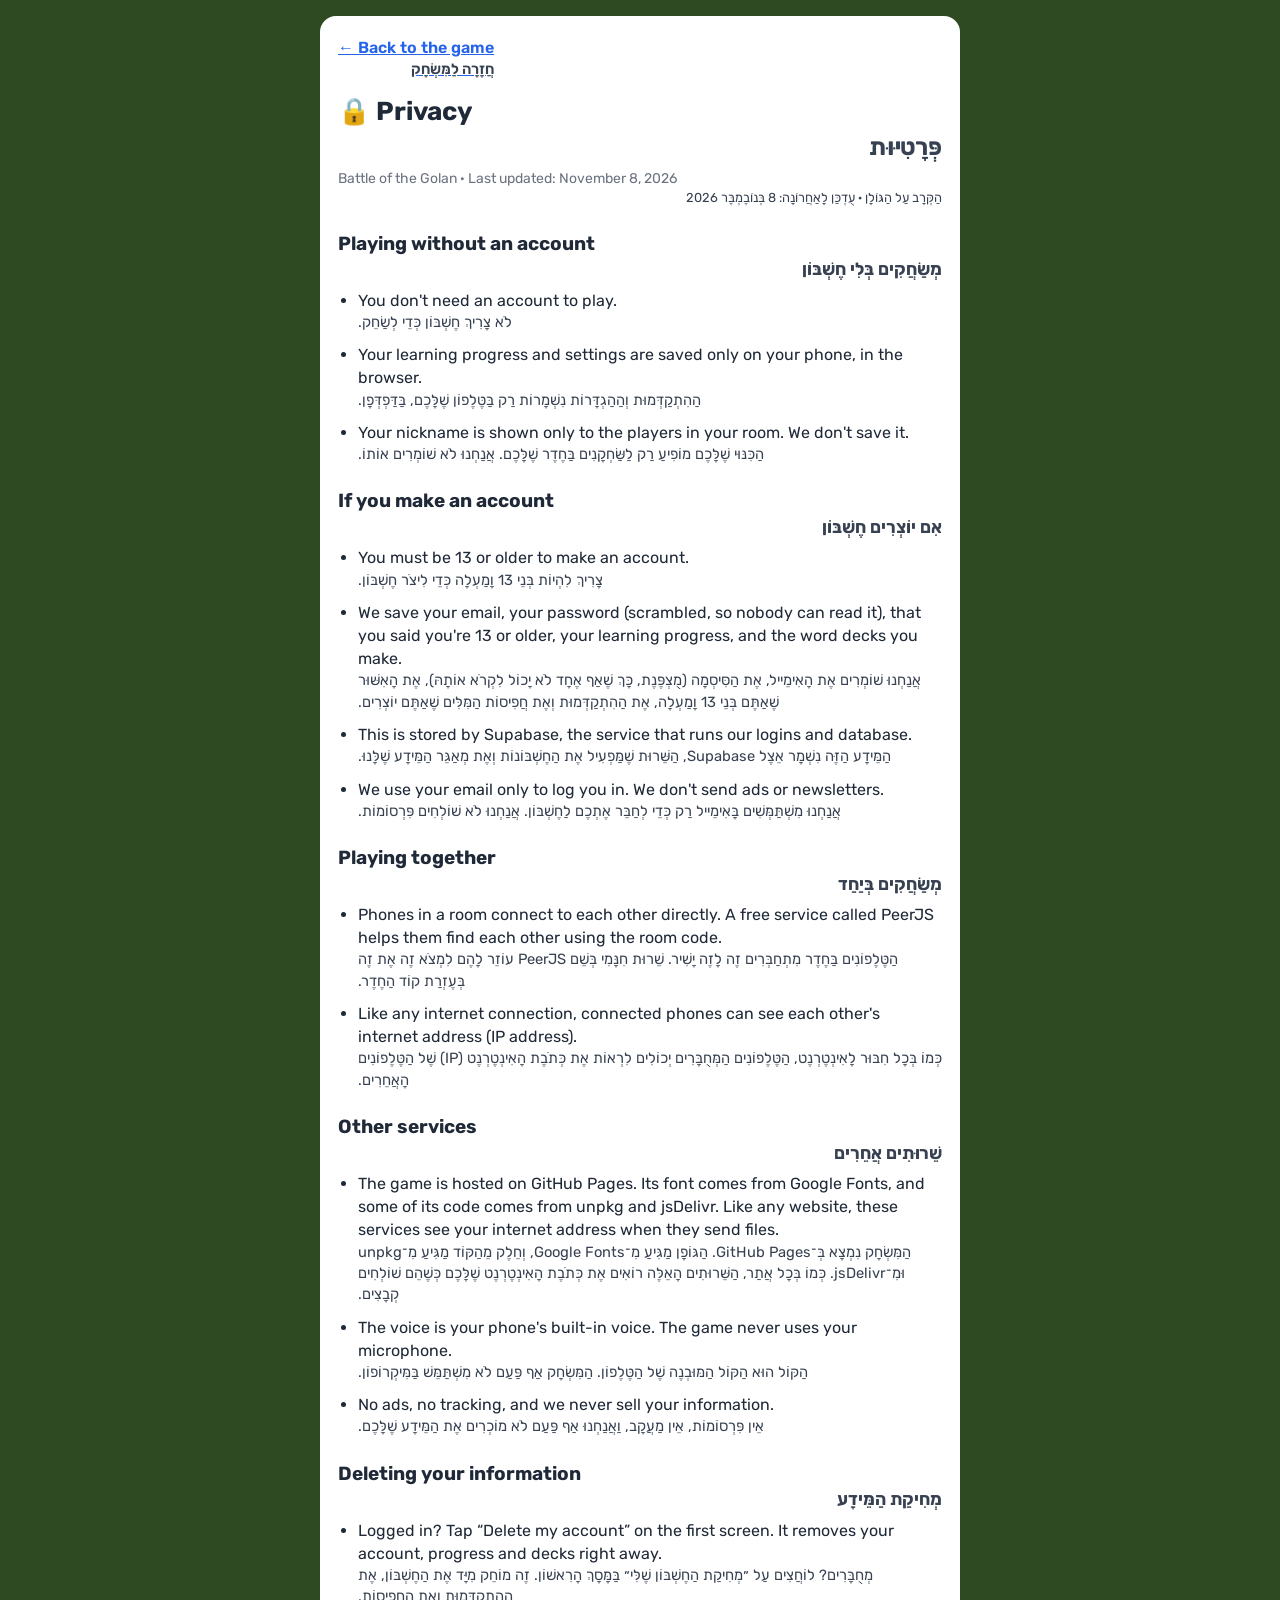
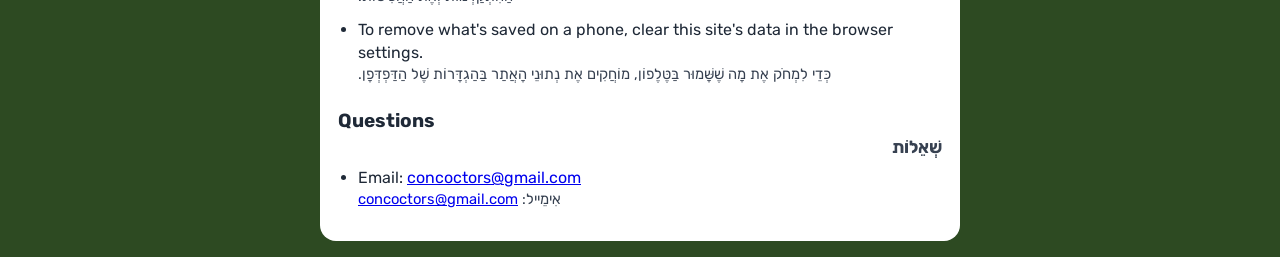
==== privacy.html @ c55153ed "Add files via upload" ====
<!DOCTYPE html>
<!--
  privacy.html — the privacy page: what the game saves, where, and how to delete it.
  It's a separate page (not a screen inside index.html), so it can scroll like a normal web page.
  Every English line has its Hebrew underneath, like the rest of the game.
  ⚠️ If the game starts saving something new, update this page (and the date at the top).
-->
<html lang="en">
<head>
  <meta charset="utf-8">
  <meta name="viewport" content="width=device-width, initial-scale=1">
  <meta name="theme-color" content="#2d4a22">
  <title>Privacy · Battle of the Golan</title>
  <link rel="icon" href="data:image/svg+xml,<svg xmlns='http://www.w3.org/2000/svg' viewBox='0 0 100 100'><text y='.9em' font-size='90'>⚔️</text></svg>">
  <link rel="preconnect" href="https://fonts.googleapis.com">
  <link rel="preconnect" href="https://fonts.gstatic.com" crossorigin>
  <link href="https://fonts.googleapis.com/css2?family=Rubik:wght@400;600;800&display=swap" rel="stylesheet">
  <!-- This page has its own small set of styles (style.css stops the game screen from scrolling, and this page needs to scroll). -->
  <style>
    * { box-sizing: border-box; }
    body {
      margin: 0;
      padding: 16px;
      background: #2d4a22;
      font-family: "Rubik", sans-serif;
      color: #1f2937;
      line-height: 1.45;
    }
    .panel {
      max-width: 640px;
      margin: 0 auto;
      padding: 20px 18px;
      border-radius: 16px;
      background: white;
    }
    h1 { margin: 0 0 4px; font-size: 26px; }
    h2 { margin: 22px 0 6px; font-size: 19px; }
    .updated { margin: 0; color: #6b7280; font-size: 14px; }
    ul { margin: 0; padding-left: 20px; }
    li { margin-bottom: 10px; }
    .en, .he { display: block; }
    .he { font-size: 0.92em; color: #374151; unicode-bidi: isolate; }
    .back { display: inline-block; margin-bottom: 12px; color: #2563eb; font-weight: 600; }
  </style>
</head>
<body>
  <div class="panel">
    <a class="back" href="index.html"><span class="en">← Back to the game</span><span class="he" lang="he" dir="rtl">חֲזָרָה לַמִּשְׂחָק</span></a>

    <h1><span class="en">🔒 Privacy</span><span class="he" lang="he" dir="rtl">פְּרָטִיּוּת</span></h1>
    <p class="updated"><span class="en">Battle of the Golan · Last updated: November 8, 2026</span><span class="he" lang="he" dir="rtl">הַקְּרָב עַל הַגּוֹלָן · עֻדְכַּן לָאַחֲרוֹנָה: 8 בְּנוֹבֶמְבֶּר 2026</span></p>

    <h2><span class="en">Playing without an account</span><span class="he" lang="he" dir="rtl">מְשַׂחֲקִים בְּלִי חֶשְׁבּוֹן</span></h2>
    <ul>
      <li><span class="en">You don't need an account to play.</span><span class="he" lang="he" dir="rtl">לֹא צָרִיךְ חֶשְׁבּוֹן כְּדֵי לְשַׂחֵק.</span></li>
      <li><span class="en">Your learning progress and settings are saved only on your phone, in the browser.</span><span class="he" lang="he" dir="rtl">הַהִתְקַדְּמוּת וְהַהַגְדָּרוֹת נִשְׁמָרוֹת רַק בַּטֶּלֶפוֹן שֶׁלָּכֶם, בַּדַּפְדְּפָן.</span></li>
      <li><span class="en">Your nickname is shown only to the players in your room. We don't save it.</span><span class="he" lang="he" dir="rtl">הַכִּנּוּי שֶׁלָּכֶם מוֹפִיעַ רַק לַשַּׂחְקָנִים בַּחֶדֶר שֶׁלָּכֶם. אֲנַחְנוּ לֹא שׁוֹמְרִים אוֹתוֹ.</span></li>
    </ul>

    <h2><span class="en">If you make an account</span><span class="he" lang="he" dir="rtl">אִם יוֹצְרִים חֶשְׁבּוֹן</span></h2>
    <ul>
      <li><span class="en">You must be 13 or older to make an account.</span><span class="he" lang="he" dir="rtl">צָרִיךְ לִהְיוֹת בְּנֵי 13 וָמַעְלָה כְּדֵי לִיצֹר חֶשְׁבּוֹן.</span></li>
      <li><span class="en">We save your email, your password (scrambled, so nobody can read it), that you said you're 13 or older, your learning progress, and the word decks you make.</span><span class="he" lang="he" dir="rtl">אֲנַחְנוּ שׁוֹמְרִים אֶת הָאִימֵייל, אֶת הַסִּיסְמָה (מֻצְפֶּנֶת, כָּךְ שֶׁאַף אֶחָד לֹא יָכוֹל לִקְרֹא אוֹתָהּ), אֶת הָאִשּׁוּר שֶׁאַתֶּם בְּנֵי 13 וָמַעְלָה, אֶת הַהִתְקַדְּמוּת וְאֶת חֲפִיסוֹת הַמִּלִּים שֶׁאַתֶּם יוֹצְרִים.</span></li>
      <li><span class="en">This is stored by Supabase, the service that runs our logins and database.</span><span class="he" lang="he" dir="rtl">הַמֵּידָע הַזֶּה נִשְׁמָר אֵצֶל Supabase, הַשֵּׁרוּת שֶׁמַּפְעִיל אֶת הַחֶשְׁבּוֹנוֹת וְאֶת מְאַגֵּר הַמֵּידָע שֶׁלָּנוּ.</span></li>
      <li><span class="en">We use your email only to log you in. We don't send ads or newsletters.</span><span class="he" lang="he" dir="rtl">אֲנַחְנוּ מִשְׁתַּמְּשִׁים בָּאִימֵייל רַק כְּדֵי לְחַבֵּר אֶתְכֶם לַחֶשְׁבּוֹן. אֲנַחְנוּ לֹא שׁוֹלְחִים פִּרְסוֹמוֹת.</span></li>
    </ul>

    <h2><span class="en">Playing together</span><span class="he" lang="he" dir="rtl">מְשַׂחֲקִים בְּיַחַד</span></h2>
    <ul>
      <li><span class="en">Phones in a room connect to each other directly. A free service called PeerJS helps them find each other using the room code.</span><span class="he" lang="he" dir="rtl">הַטֶּלֶפוֹנִים בַּחֶדֶר מִתְחַבְּרִים זֶה לָזֶה יָשִׁיר. שֵׁרוּת חִנָּמִי בְּשֵׁם PeerJS עוֹזֵר לָהֶם לִמְצֹא זֶה אֶת זֶה בְּעֶזְרַת קוֹד הַחֶדֶר.</span></li>
      <li><span class="en">Like any internet connection, connected phones can see each other's internet address (IP address).</span><span class="he" lang="he" dir="rtl">כְּמוֹ בְּכָל חִבּוּר לָאִינְטֶרְנֶט, הַטֶּלֶפוֹנִים הַמְּחֻבָּרִים יְכוֹלִים לִרְאוֹת אֶת כְּתֹבֶת הָאִינְטֶרְנֶט (IP) שֶׁל הַטֶּלֶפוֹנִים הָאֲחֵרִים.</span></li>
    </ul>

    <h2><span class="en">Other services</span><span class="he" lang="he" dir="rtl">שֵׁרוּתִים אֲחֵרִים</span></h2>
    <ul>
      <li><span class="en">The game is hosted on GitHub Pages. Its font comes from Google Fonts, and some of its code comes from unpkg and jsDelivr. Like any website, these services see your internet address when they send files.</span><span class="he" lang="he" dir="rtl">הַמִּשְׂחָק נִמְצָא בְּ־GitHub Pages. הַגּוֹפָן מַגִּיעַ מִ־Google Fonts, וְחֵלֶק מֵהַקּוֹד מַגִּיעַ מִ־unpkg וּמִ־jsDelivr. כְּמוֹ בְּכָל אֲתַר, הַשֵּׁרוּתִים הָאֵלֶּה רוֹאִים אֶת כְּתֹבֶת הָאִינְטֶרְנֶט שֶׁלָּכֶם כְּשֶׁהֵם שׁוֹלְחִים קְבָצִים.</span></li>
      <li><span class="en">The voice is your phone's built-in voice. The game never uses your microphone.</span><span class="he" lang="he" dir="rtl">הַקּוֹל הוּא הַקּוֹל הַמּוּבְנֶה שֶׁל הַטֶּלֶפוֹן. הַמִּשְׂחָק אַף פַּעַם לֹא מִשְׁתַּמֵּשׁ בַּמִּיקְרוֹפוֹן.</span></li>
      <li><span class="en">No ads, no tracking, and we never sell your information.</span><span class="he" lang="he" dir="rtl">אֵין פִּרְסוֹמוֹת, אֵין מַעֲקָב, וַאֲנַחְנוּ אַף פַּעַם לֹא מוֹכְרִים אֶת הַמֵּידָע שֶׁלָּכֶם.</span></li>
    </ul>

    <h2><span class="en">Deleting your information</span><span class="he" lang="he" dir="rtl">מְחִיקַת הַמֵּידָע</span></h2>
    <ul>
      <li><span class="en">Logged in? Tap “Delete my account” on the first screen. It removes your account, progress and decks right away.</span><span class="he" lang="he" dir="rtl">מְחֻבָּרִים? לוֹחֲצִים עַל ״מְחִיקַת הַחֶשְׁבּוֹן שֶׁלִּי״ בַּמָּסָךְ הָרִאשׁוֹן. זֶה מוֹחֵק מִיָּד אֶת הַחֶשְׁבּוֹן, אֶת הַהִתְקַדְּמוּת וְאֶת הַחֲפִיסוֹת.</span></li>
      <li><span class="en">To remove what's saved on a phone, clear this site's data in the browser settings.</span><span class="he" lang="he" dir="rtl">כְּדֵי לִמְחֹק אֶת מָה שֶׁשָּׁמוּר בַּטֶּלֶפוֹן, מוֹחֲקִים אֶת נְתוּנֵי הָאֲתַר בַּהַגְדָּרוֹת שֶׁל הַדַּפְדְּפָן.</span></li>
    </ul>

    <h2><span class="en">Questions</span><span class="he" lang="he" dir="rtl">שְׁאֵלוֹת</span></h2>
    <ul>
      <li><span class="en">Email: <a href="mailto:concoctors@gmail.com">concoctors@gmail.com</a></span><span class="he" lang="he" dir="rtl">אִימֵייל: <a href="mailto:concoctors@gmail.com">concoctors@gmail.com</a></span></li>
    </ul>
  </div>
</body>
</html>
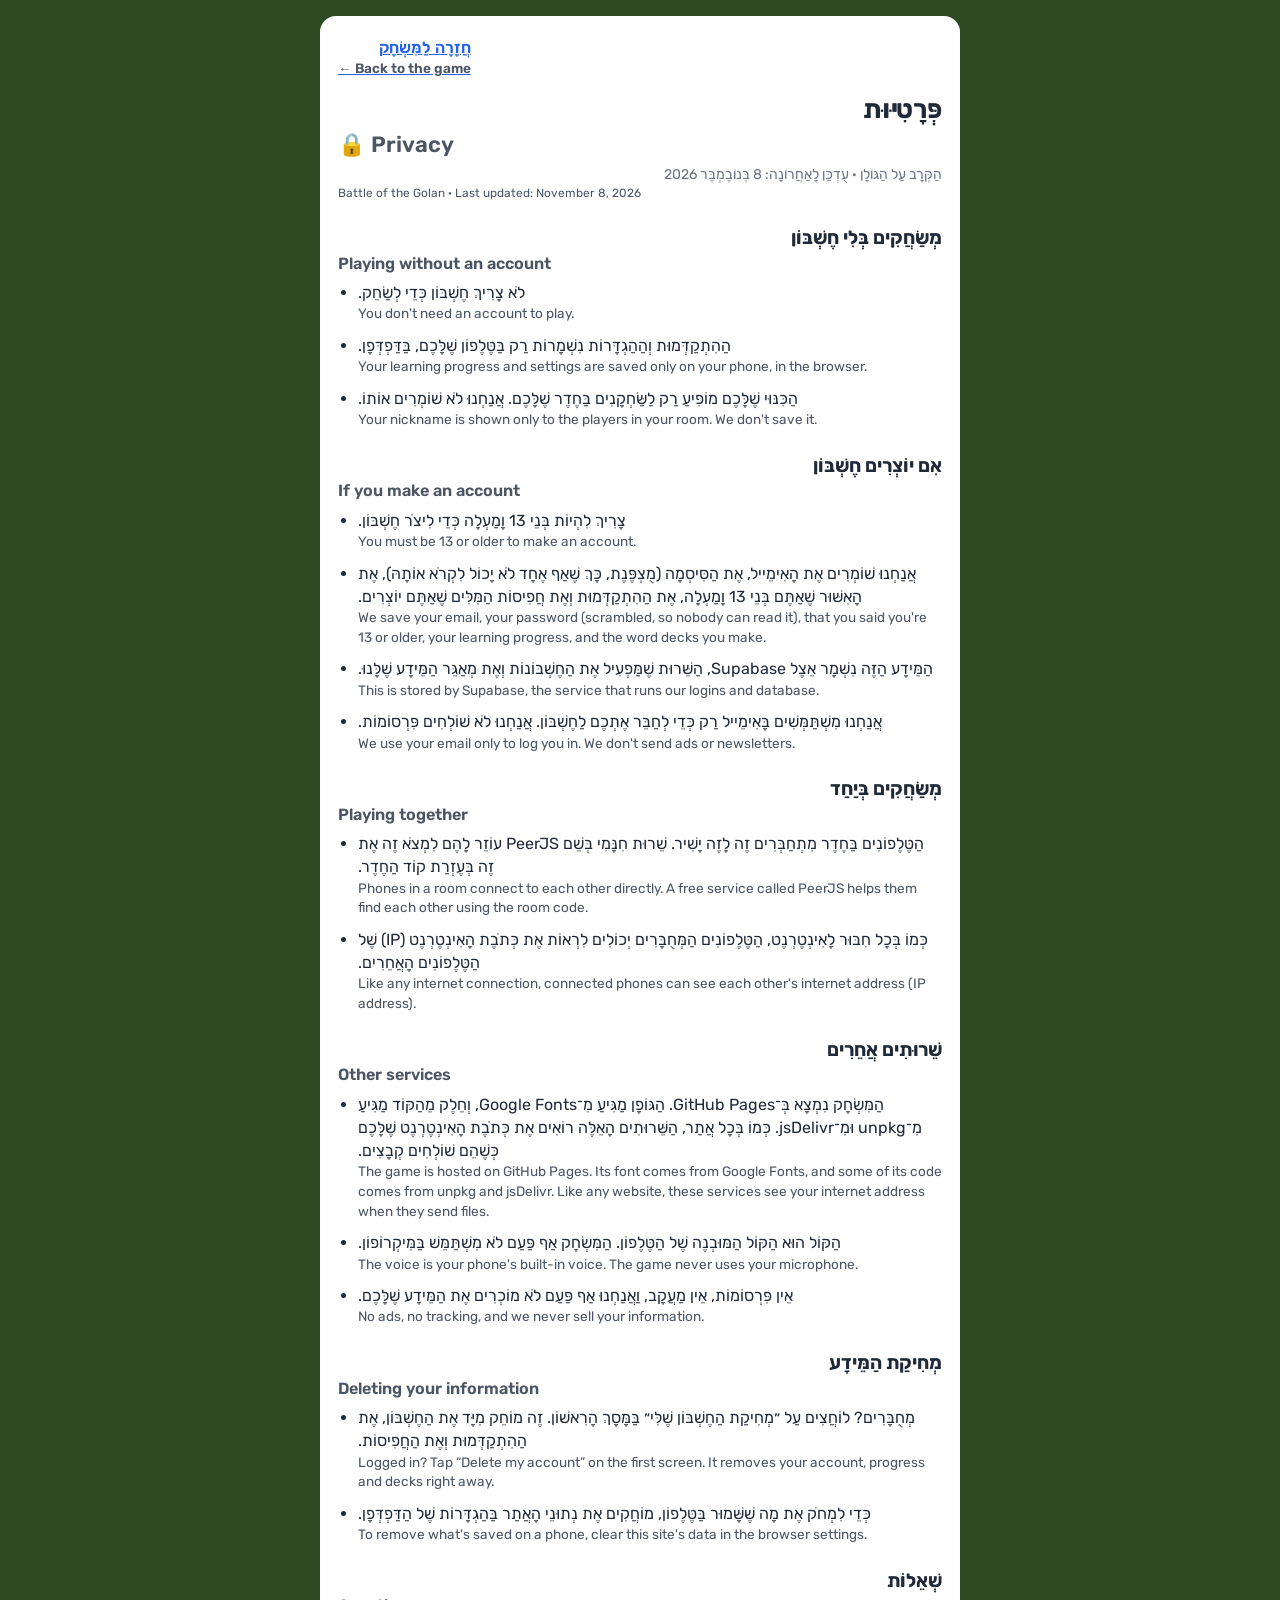
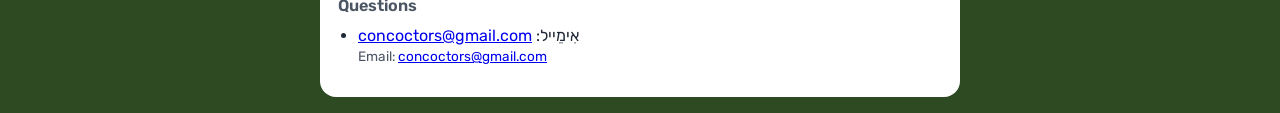
==== commit 56791e3a: "Add files via upload" ====
--- a/privacy.html
+++ b/privacy.html
@@ -2,7 +2,7 @@
 <!--
   privacy.html — the privacy page: what the game saves, where, and how to delete it.
   It's a separate page (not a screen inside index.html), so it can scroll like a normal web page.
-  Every English line has its Hebrew underneath, like the rest of the game.
+  Every line is in Hebrew first, with the English underneath, like the rest of the game.
   ⚠️ If the game starts saving something new, update this page (and the date at the top).
 -->
 <html lang="en">
@@ -39,54 +39,57 @@
     ul { margin: 0; padding-left: 20px; }
     li { margin-bottom: 10px; }
     .en, .he { display: block; }
-    .he { font-size: 0.92em; color: #374151; unicode-bidi: isolate; }
+    /* Hebrew on top (bigger), English underneath (smaller), like the rest of the game. */
+    .he { unicode-bidi: isolate; }
+    .en { font-size: 0.85em; color: #4b5563; }
+    h1 .en, h2 .en { font-weight: 600; }
     .back { display: inline-block; margin-bottom: 12px; color: #2563eb; font-weight: 600; }
   </style>
 </head>
 <body>
   <div class="panel">
-    <a class="back" href="index.html"><span class="en">← Back to the game</span><span class="he" lang="he" dir="rtl">חֲזָרָה לַמִּשְׂחָק</span></a>
+    <a class="back" href="index.html"><span class="he" lang="he" dir="rtl">חֲזָרָה לַמִּשְׂחָק</span><span class="en">← Back to the game</span></a>
 
-    <h1><span class="en">🔒 Privacy</span><span class="he" lang="he" dir="rtl">פְּרָטִיּוּת</span></h1>
-    <p class="updated"><span class="en">Battle of the Golan · Last updated: November 8, 2026</span><span class="he" lang="he" dir="rtl">הַקְּרָב עַל הַגּוֹלָן · עֻדְכַּן לָאַחֲרוֹנָה: 8 בְּנוֹבֶמְבֶּר 2026</span></p>
+    <h1><span class="he" lang="he" dir="rtl">פְּרָטִיּוּת</span><span class="en">🔒 Privacy</span></h1>
+    <p class="updated"><span class="he" lang="he" dir="rtl">הַקְּרָב עַל הַגּוֹלָן · עֻדְכַּן לָאַחֲרוֹנָה: 8 בְּנוֹבֶמְבֶּר 2026</span><span class="en">Battle of the Golan · Last updated: November 8, 2026</span></p>
 
-    <h2><span class="en">Playing without an account</span><span class="he" lang="he" dir="rtl">מְשַׂחֲקִים בְּלִי חֶשְׁבּוֹן</span></h2>
+    <h2><span class="he" lang="he" dir="rtl">מְשַׂחֲקִים בְּלִי חֶשְׁבּוֹן</span><span class="en">Playing without an account</span></h2>
     <ul>
-      <li><span class="en">You don't need an account to play.</span><span class="he" lang="he" dir="rtl">לֹא צָרִיךְ חֶשְׁבּוֹן כְּדֵי לְשַׂחֵק.</span></li>
-      <li><span class="en">Your learning progress and settings are saved only on your phone, in the browser.</span><span class="he" lang="he" dir="rtl">הַהִתְקַדְּמוּת וְהַהַגְדָּרוֹת נִשְׁמָרוֹת רַק בַּטֶּלֶפוֹן שֶׁלָּכֶם, בַּדַּפְדְּפָן.</span></li>
-      <li><span class="en">Your nickname is shown only to the players in your room. We don't save it.</span><span class="he" lang="he" dir="rtl">הַכִּנּוּי שֶׁלָּכֶם מוֹפִיעַ רַק לַשַּׂחְקָנִים בַּחֶדֶר שֶׁלָּכֶם. אֲנַחְנוּ לֹא שׁוֹמְרִים אוֹתוֹ.</span></li>
+      <li><span class="he" lang="he" dir="rtl">לֹא צָרִיךְ חֶשְׁבּוֹן כְּדֵי לְשַׂחֵק.</span><span class="en">You don't need an account to play.</span></li>
+      <li><span class="he" lang="he" dir="rtl">הַהִתְקַדְּמוּת וְהַהַגְדָּרוֹת נִשְׁמָרוֹת רַק בַּטֶּלֶפוֹן שֶׁלָּכֶם, בַּדַּפְדְּפָן.</span><span class="en">Your learning progress and settings are saved only on your phone, in the browser.</span></li>
+      <li><span class="he" lang="he" dir="rtl">הַכִּנּוּי שֶׁלָּכֶם מוֹפִיעַ רַק לַשַּׂחְקָנִים בַּחֶדֶר שֶׁלָּכֶם. אֲנַחְנוּ לֹא שׁוֹמְרִים אוֹתוֹ.</span><span class="en">Your nickname is shown only to the players in your room. We don't save it.</span></li>
     </ul>
 
-    <h2><span class="en">If you make an account</span><span class="he" lang="he" dir="rtl">אִם יוֹצְרִים חֶשְׁבּוֹן</span></h2>
+    <h2><span class="he" lang="he" dir="rtl">אִם יוֹצְרִים חֶשְׁבּוֹן</span><span class="en">If you make an account</span></h2>
     <ul>
-      <li><span class="en">You must be 13 or older to make an account.</span><span class="he" lang="he" dir="rtl">צָרִיךְ לִהְיוֹת בְּנֵי 13 וָמַעְלָה כְּדֵי לִיצֹר חֶשְׁבּוֹן.</span></li>
-      <li><span class="en">We save your email, your password (scrambled, so nobody can read it), that you said you're 13 or older, your learning progress, and the word decks you make.</span><span class="he" lang="he" dir="rtl">אֲנַחְנוּ שׁוֹמְרִים אֶת הָאִימֵייל, אֶת הַסִּיסְמָה (מֻצְפֶּנֶת, כָּךְ שֶׁאַף אֶחָד לֹא יָכוֹל לִקְרֹא אוֹתָהּ), אֶת הָאִשּׁוּר שֶׁאַתֶּם בְּנֵי 13 וָמַעְלָה, אֶת הַהִתְקַדְּמוּת וְאֶת חֲפִיסוֹת הַמִּלִּים שֶׁאַתֶּם יוֹצְרִים.</span></li>
-      <li><span class="en">This is stored by Supabase, the service that runs our logins and database.</span><span class="he" lang="he" dir="rtl">הַמֵּידָע הַזֶּה נִשְׁמָר אֵצֶל Supabase, הַשֵּׁרוּת שֶׁמַּפְעִיל אֶת הַחֶשְׁבּוֹנוֹת וְאֶת מְאַגֵּר הַמֵּידָע שֶׁלָּנוּ.</span></li>
-      <li><span class="en">We use your email only to log you in. We don't send ads or newsletters.</span><span class="he" lang="he" dir="rtl">אֲנַחְנוּ מִשְׁתַּמְּשִׁים בָּאִימֵייל רַק כְּדֵי לְחַבֵּר אֶתְכֶם לַחֶשְׁבּוֹן. אֲנַחְנוּ לֹא שׁוֹלְחִים פִּרְסוֹמוֹת.</span></li>
+      <li><span class="he" lang="he" dir="rtl">צָרִיךְ לִהְיוֹת בְּנֵי 13 וָמַעְלָה כְּדֵי לִיצֹר חֶשְׁבּוֹן.</span><span class="en">You must be 13 or older to make an account.</span></li>
+      <li><span class="he" lang="he" dir="rtl">אֲנַחְנוּ שׁוֹמְרִים אֶת הָאִימֵייל, אֶת הַסִּיסְמָה (מֻצְפֶּנֶת, כָּךְ שֶׁאַף אֶחָד לֹא יָכוֹל לִקְרֹא אוֹתָהּ), אֶת הָאִשּׁוּר שֶׁאַתֶּם בְּנֵי 13 וָמַעְלָה, אֶת הַהִתְקַדְּמוּת וְאֶת חֲפִיסוֹת הַמִּלִּים שֶׁאַתֶּם יוֹצְרִים.</span><span class="en">We save your email, your password (scrambled, so nobody can read it), that you said you're 13 or older, your learning progress, and the word decks you make.</span></li>
+      <li><span class="he" lang="he" dir="rtl">הַמֵּידָע הַזֶּה נִשְׁמָר אֵצֶל Supabase, הַשֵּׁרוּת שֶׁמַּפְעִיל אֶת הַחֶשְׁבּוֹנוֹת וְאֶת מְאַגֵּר הַמֵּידָע שֶׁלָּנוּ.</span><span class="en">This is stored by Supabase, the service that runs our logins and database.</span></li>
+      <li><span class="he" lang="he" dir="rtl">אֲנַחְנוּ מִשְׁתַּמְּשִׁים בָּאִימֵייל רַק כְּדֵי לְחַבֵּר אֶתְכֶם לַחֶשְׁבּוֹן. אֲנַחְנוּ לֹא שׁוֹלְחִים פִּרְסוֹמוֹת.</span><span class="en">We use your email only to log you in. We don't send ads or newsletters.</span></li>
     </ul>
 
-    <h2><span class="en">Playing together</span><span class="he" lang="he" dir="rtl">מְשַׂחֲקִים בְּיַחַד</span></h2>
+    <h2><span class="he" lang="he" dir="rtl">מְשַׂחֲקִים בְּיַחַד</span><span class="en">Playing together</span></h2>
     <ul>
-      <li><span class="en">Phones in a room connect to each other directly. A free service called PeerJS helps them find each other using the room code.</span><span class="he" lang="he" dir="rtl">הַטֶּלֶפוֹנִים בַּחֶדֶר מִתְחַבְּרִים זֶה לָזֶה יָשִׁיר. שֵׁרוּת חִנָּמִי בְּשֵׁם PeerJS עוֹזֵר לָהֶם לִמְצֹא זֶה אֶת זֶה בְּעֶזְרַת קוֹד הַחֶדֶר.</span></li>
-      <li><span class="en">Like any internet connection, connected phones can see each other's internet address (IP address).</span><span class="he" lang="he" dir="rtl">כְּמוֹ בְּכָל חִבּוּר לָאִינְטֶרְנֶט, הַטֶּלֶפוֹנִים הַמְּחֻבָּרִים יְכוֹלִים לִרְאוֹת אֶת כְּתֹבֶת הָאִינְטֶרְנֶט (IP) שֶׁל הַטֶּלֶפוֹנִים הָאֲחֵרִים.</span></li>
+      <li><span class="he" lang="he" dir="rtl">הַטֶּלֶפוֹנִים בַּחֶדֶר מִתְחַבְּרִים זֶה לָזֶה יָשִׁיר. שֵׁרוּת חִנָּמִי בְּשֵׁם PeerJS עוֹזֵר לָהֶם לִמְצֹא זֶה אֶת זֶה בְּעֶזְרַת קוֹד הַחֶדֶר.</span><span class="en">Phones in a room connect to each other directly. A free service called PeerJS helps them find each other using the room code.</span></li>
+      <li><span class="he" lang="he" dir="rtl">כְּמוֹ בְּכָל חִבּוּר לָאִינְטֶרְנֶט, הַטֶּלֶפוֹנִים הַמְּחֻבָּרִים יְכוֹלִים לִרְאוֹת אֶת כְּתֹבֶת הָאִינְטֶרְנֶט (IP) שֶׁל הַטֶּלֶפוֹנִים הָאֲחֵרִים.</span><span class="en">Like any internet connection, connected phones can see each other's internet address (IP address).</span></li>
     </ul>
 
-    <h2><span class="en">Other services</span><span class="he" lang="he" dir="rtl">שֵׁרוּתִים אֲחֵרִים</span></h2>
+    <h2><span class="he" lang="he" dir="rtl">שֵׁרוּתִים אֲחֵרִים</span><span class="en">Other services</span></h2>
     <ul>
-      <li><span class="en">The game is hosted on GitHub Pages. Its font comes from Google Fonts, and some of its code comes from unpkg and jsDelivr. Like any website, these services see your internet address when they send files.</span><span class="he" lang="he" dir="rtl">הַמִּשְׂחָק נִמְצָא בְּ־GitHub Pages. הַגּוֹפָן מַגִּיעַ מִ־Google Fonts, וְחֵלֶק מֵהַקּוֹד מַגִּיעַ מִ־unpkg וּמִ־jsDelivr. כְּמוֹ בְּכָל אֲתַר, הַשֵּׁרוּתִים הָאֵלֶּה רוֹאִים אֶת כְּתֹבֶת הָאִינְטֶרְנֶט שֶׁלָּכֶם כְּשֶׁהֵם שׁוֹלְחִים קְבָצִים.</span></li>
-      <li><span class="en">The voice is your phone's built-in voice. The game never uses your microphone.</span><span class="he" lang="he" dir="rtl">הַקּוֹל הוּא הַקּוֹל הַמּוּבְנֶה שֶׁל הַטֶּלֶפוֹן. הַמִּשְׂחָק אַף פַּעַם לֹא מִשְׁתַּמֵּשׁ בַּמִּיקְרוֹפוֹן.</span></li>
-      <li><span class="en">No ads, no tracking, and we never sell your information.</span><span class="he" lang="he" dir="rtl">אֵין פִּרְסוֹמוֹת, אֵין מַעֲקָב, וַאֲנַחְנוּ אַף פַּעַם לֹא מוֹכְרִים אֶת הַמֵּידָע שֶׁלָּכֶם.</span></li>
+      <li><span class="he" lang="he" dir="rtl">הַמִּשְׂחָק נִמְצָא בְּ־GitHub Pages. הַגּוֹפָן מַגִּיעַ מִ־Google Fonts, וְחֵלֶק מֵהַקּוֹד מַגִּיעַ מִ־unpkg וּמִ־jsDelivr. כְּמוֹ בְּכָל אֲתַר, הַשֵּׁרוּתִים הָאֵלֶּה רוֹאִים אֶת כְּתֹבֶת הָאִינְטֶרְנֶט שֶׁלָּכֶם כְּשֶׁהֵם שׁוֹלְחִים קְבָצִים.</span><span class="en">The game is hosted on GitHub Pages. Its font comes from Google Fonts, and some of its code comes from unpkg and jsDelivr. Like any website, these services see your internet address when they send files.</span></li>
+      <li><span class="he" lang="he" dir="rtl">הַקּוֹל הוּא הַקּוֹל הַמּוּבְנֶה שֶׁל הַטֶּלֶפוֹן. הַמִּשְׂחָק אַף פַּעַם לֹא מִשְׁתַּמֵּשׁ בַּמִּיקְרוֹפוֹן.</span><span class="en">The voice is your phone's built-in voice. The game never uses your microphone.</span></li>
+      <li><span class="he" lang="he" dir="rtl">אֵין פִּרְסוֹמוֹת, אֵין מַעֲקָב, וַאֲנַחְנוּ אַף פַּעַם לֹא מוֹכְרִים אֶת הַמֵּידָע שֶׁלָּכֶם.</span><span class="en">No ads, no tracking, and we never sell your information.</span></li>
     </ul>
 
-    <h2><span class="en">Deleting your information</span><span class="he" lang="he" dir="rtl">מְחִיקַת הַמֵּידָע</span></h2>
+    <h2><span class="he" lang="he" dir="rtl">מְחִיקַת הַמֵּידָע</span><span class="en">Deleting your information</span></h2>
     <ul>
-      <li><span class="en">Logged in? Tap “Delete my account” on the first screen. It removes your account, progress and decks right away.</span><span class="he" lang="he" dir="rtl">מְחֻבָּרִים? לוֹחֲצִים עַל ״מְחִיקַת הַחֶשְׁבּוֹן שֶׁלִּי״ בַּמָּסָךְ הָרִאשׁוֹן. זֶה מוֹחֵק מִיָּד אֶת הַחֶשְׁבּוֹן, אֶת הַהִתְקַדְּמוּת וְאֶת הַחֲפִיסוֹת.</span></li>
-      <li><span class="en">To remove what's saved on a phone, clear this site's data in the browser settings.</span><span class="he" lang="he" dir="rtl">כְּדֵי לִמְחֹק אֶת מָה שֶׁשָּׁמוּר בַּטֶּלֶפוֹן, מוֹחֲקִים אֶת נְתוּנֵי הָאֲתַר בַּהַגְדָּרוֹת שֶׁל הַדַּפְדְּפָן.</span></li>
+      <li><span class="he" lang="he" dir="rtl">מְחֻבָּרִים? לוֹחֲצִים עַל ״מְחִיקַת הַחֶשְׁבּוֹן שֶׁלִּי״ בַּמָּסָךְ הָרִאשׁוֹן. זֶה מוֹחֵק מִיָּד אֶת הַחֶשְׁבּוֹן, אֶת הַהִתְקַדְּמוּת וְאֶת הַחֲפִיסוֹת.</span><span class="en">Logged in? Tap “Delete my account” on the first screen. It removes your account, progress and decks right away.</span></li>
+      <li><span class="he" lang="he" dir="rtl">כְּדֵי לִמְחֹק אֶת מָה שֶׁשָּׁמוּר בַּטֶּלֶפוֹן, מוֹחֲקִים אֶת נְתוּנֵי הָאֲתַר בַּהַגְדָּרוֹת שֶׁל הַדַּפְדְּפָן.</span><span class="en">To remove what's saved on a phone, clear this site's data in the browser settings.</span></li>
     </ul>
 
-    <h2><span class="en">Questions</span><span class="he" lang="he" dir="rtl">שְׁאֵלוֹת</span></h2>
+    <h2><span class="he" lang="he" dir="rtl">שְׁאֵלוֹת</span><span class="en">Questions</span></h2>
     <ul>
-      <li><span class="en">Email: <a href="mailto:concoctors@gmail.com">concoctors@gmail.com</a></span><span class="he" lang="he" dir="rtl">אִימֵייל: <a href="mailto:concoctors@gmail.com">concoctors@gmail.com</a></span></li>
+      <li><span class="he" lang="he" dir="rtl">אִימֵייל: <a href="mailto:concoctors@gmail.com">concoctors@gmail.com</a></span><span class="en">Email: <a href="mailto:concoctors@gmail.com">concoctors@gmail.com</a></span></li>
     </ul>
   </div>
 </body>
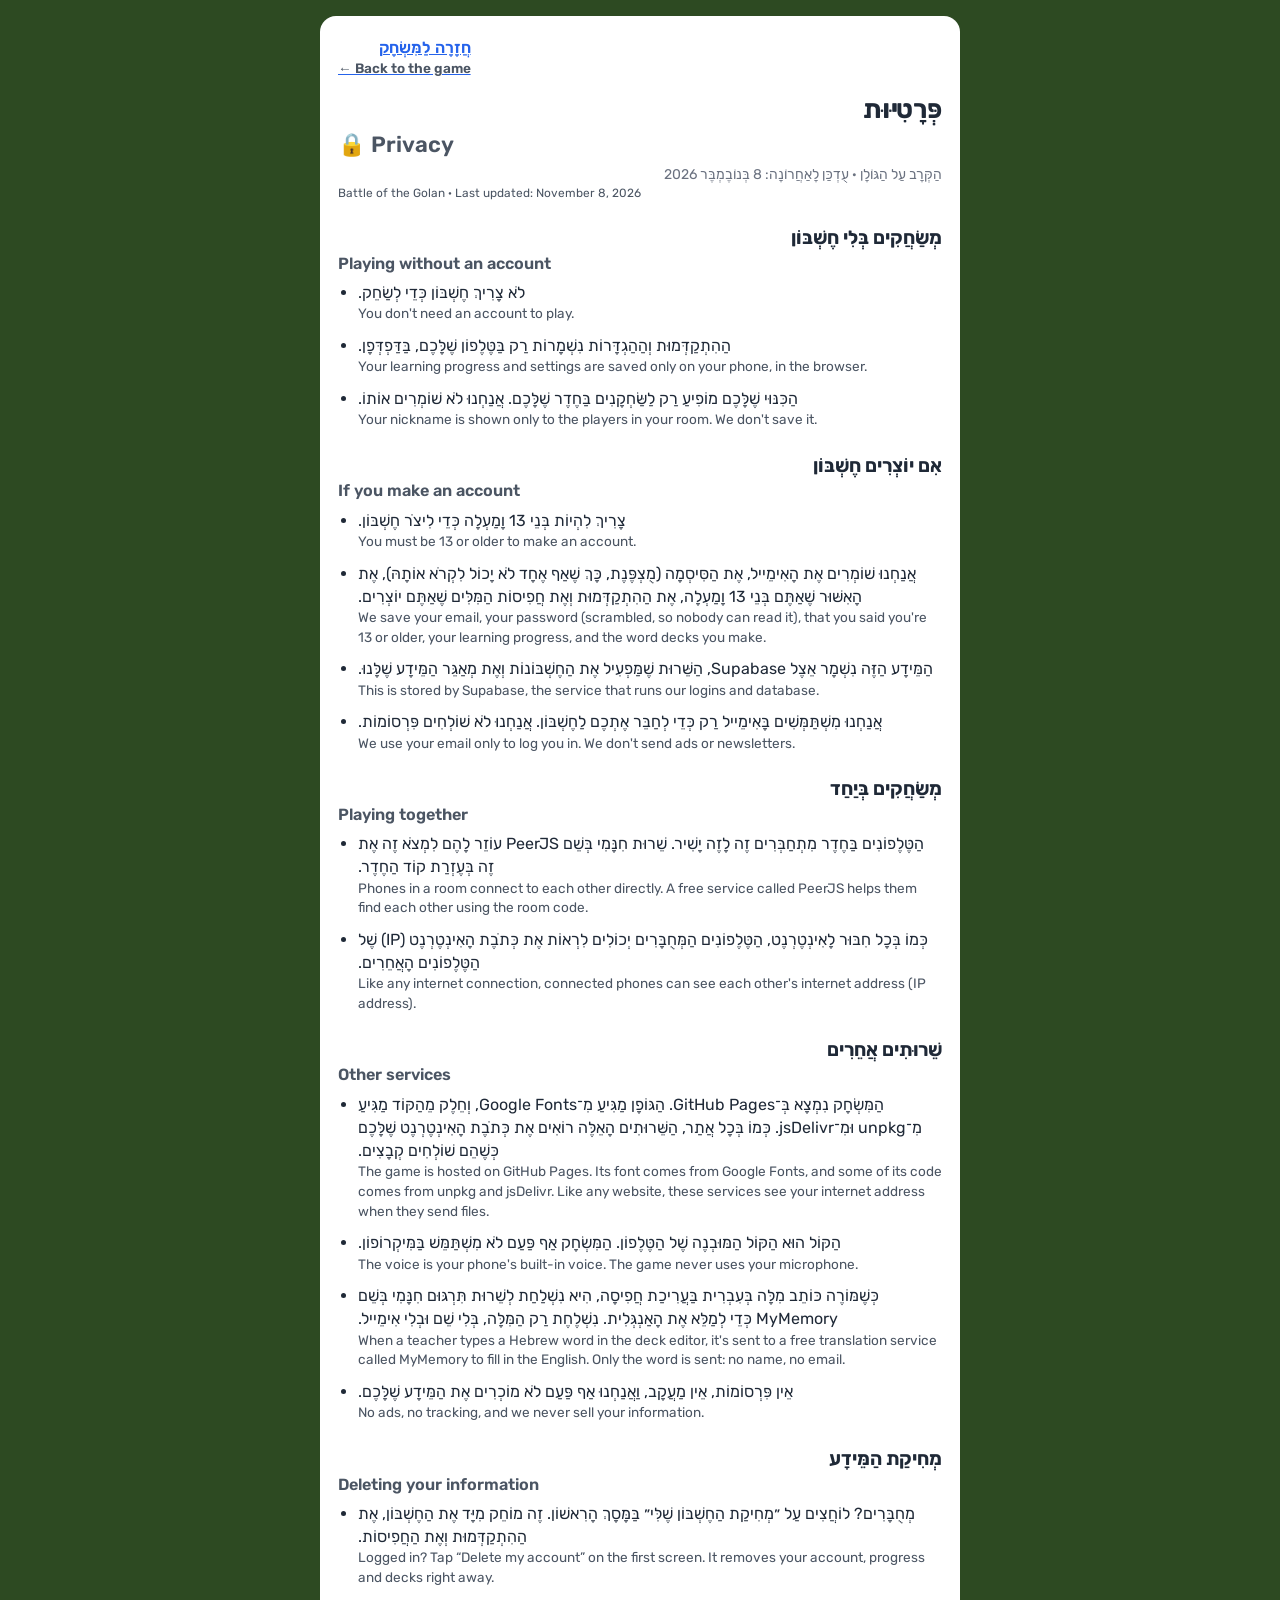
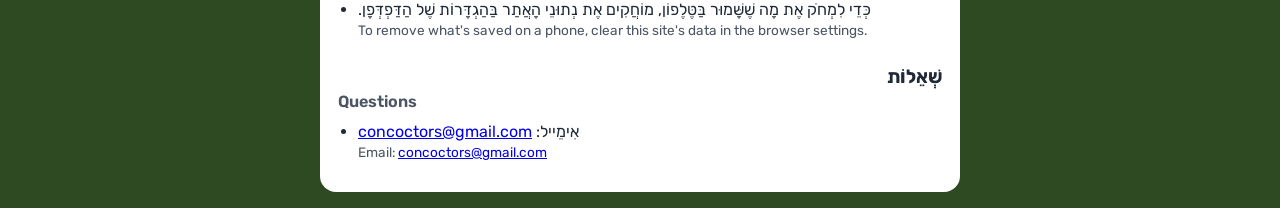
==== commit af512dd8: "Add files via upload" ====
--- a/privacy.html
+++ b/privacy.html
@@ -78,6 +78,7 @@
     <ul>
       <li><span class="he" lang="he" dir="rtl">הַמִּשְׂחָק נִמְצָא בְּ־GitHub Pages. הַגּוֹפָן מַגִּיעַ מִ־Google Fonts, וְחֵלֶק מֵהַקּוֹד מַגִּיעַ מִ־unpkg וּמִ־jsDelivr. כְּמוֹ בְּכָל אֲתַר, הַשֵּׁרוּתִים הָאֵלֶּה רוֹאִים אֶת כְּתֹבֶת הָאִינְטֶרְנֶט שֶׁלָּכֶם כְּשֶׁהֵם שׁוֹלְחִים קְבָצִים.</span><span class="en">The game is hosted on GitHub Pages. Its font comes from Google Fonts, and some of its code comes from unpkg and jsDelivr. Like any website, these services see your internet address when they send files.</span></li>
       <li><span class="he" lang="he" dir="rtl">הַקּוֹל הוּא הַקּוֹל הַמּוּבְנֶה שֶׁל הַטֶּלֶפוֹן. הַמִּשְׂחָק אַף פַּעַם לֹא מִשְׁתַּמֵּשׁ בַּמִּיקְרוֹפוֹן.</span><span class="en">The voice is your phone's built-in voice. The game never uses your microphone.</span></li>
+      <li><span class="he" lang="he" dir="rtl">כְּשֶׁמּוֹרֶה כּוֹתֵב מִלָּה בְּעִבְרִית בַּעֲרִיכַת חֲפִיסָה, הִיא נִשְׁלַחַת לְשֵׁרוּת תִּרְגּוּם חִנָּמִי בְּשֵׁם MyMemory כְּדֵי לְמַלֵּא אֶת הָאַנְגְּלִית. נִשְׁלֶחֶת רַק הַמִּלָּה, בְּלִי שֵׁם וּבְלִי אִימֵייל.</span><span class="en">When a teacher types a Hebrew word in the deck editor, it's sent to a free translation service called MyMemory to fill in the English. Only the word is sent: no name, no email.</span></li>
       <li><span class="he" lang="he" dir="rtl">אֵין פִּרְסוֹמוֹת, אֵין מַעֲקָב, וַאֲנַחְנוּ אַף פַּעַם לֹא מוֹכְרִים אֶת הַמֵּידָע שֶׁלָּכֶם.</span><span class="en">No ads, no tracking, and we never sell your information.</span></li>
     </ul>
 
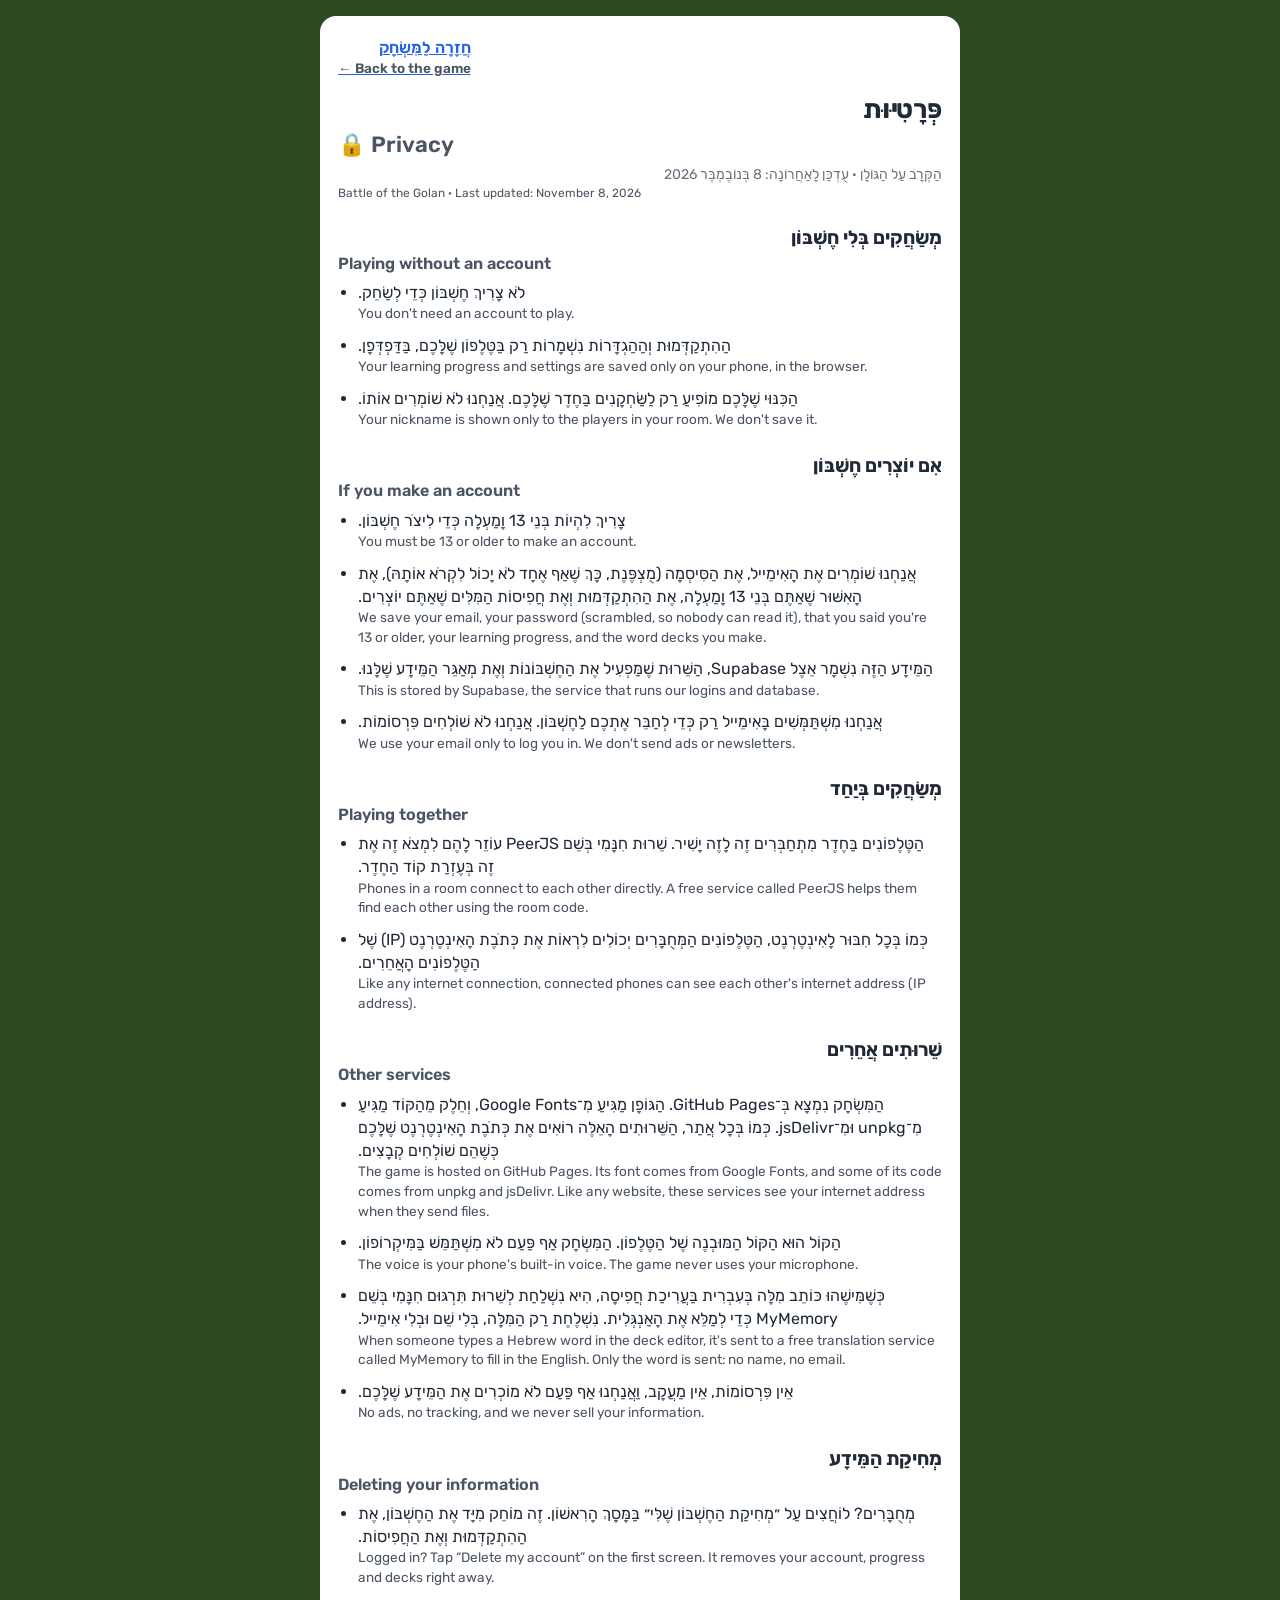
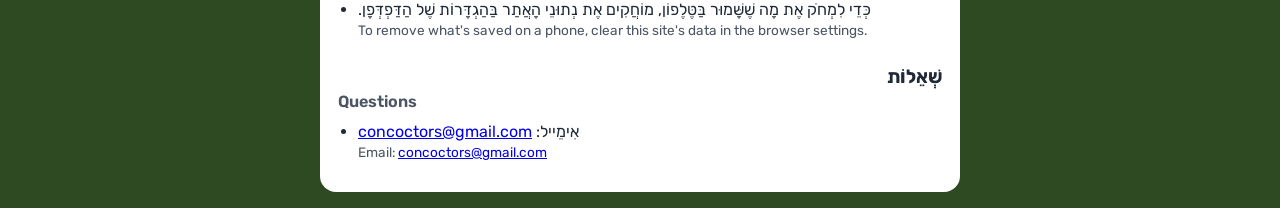
==== commit 0f829224: "Rename to Deck dashboard, slower river, swervy paths Co-Authored-By: Claude Opus 5.5 <noreply@anthro" ====
--- a/privacy.html
+++ b/privacy.html
@@ -78,7 +78,7 @@
     <ul>
       <li><span class="he" lang="he" dir="rtl">הַמִּשְׂחָק נִמְצָא בְּ־GitHub Pages. הַגּוֹפָן מַגִּיעַ מִ־Google Fonts, וְחֵלֶק מֵהַקּוֹד מַגִּיעַ מִ־unpkg וּמִ־jsDelivr. כְּמוֹ בְּכָל אֲתַר, הַשֵּׁרוּתִים הָאֵלֶּה רוֹאִים אֶת כְּתֹבֶת הָאִינְטֶרְנֶט שֶׁלָּכֶם כְּשֶׁהֵם שׁוֹלְחִים קְבָצִים.</span><span class="en">The game is hosted on GitHub Pages. Its font comes from Google Fonts, and some of its code comes from unpkg and jsDelivr. Like any website, these services see your internet address when they send files.</span></li>
       <li><span class="he" lang="he" dir="rtl">הַקּוֹל הוּא הַקּוֹל הַמּוּבְנֶה שֶׁל הַטֶּלֶפוֹן. הַמִּשְׂחָק אַף פַּעַם לֹא מִשְׁתַּמֵּשׁ בַּמִּיקְרוֹפוֹן.</span><span class="en">The voice is your phone's built-in voice. The game never uses your microphone.</span></li>
-      <li><span class="he" lang="he" dir="rtl">כְּשֶׁמּוֹרֶה כּוֹתֵב מִלָּה בְּעִבְרִית בַּעֲרִיכַת חֲפִיסָה, הִיא נִשְׁלַחַת לְשֵׁרוּת תִּרְגּוּם חִנָּמִי בְּשֵׁם MyMemory כְּדֵי לְמַלֵּא אֶת הָאַנְגְּלִית. נִשְׁלֶחֶת רַק הַמִּלָּה, בְּלִי שֵׁם וּבְלִי אִימֵייל.</span><span class="en">When a teacher types a Hebrew word in the deck editor, it's sent to a free translation service called MyMemory to fill in the English. Only the word is sent: no name, no email.</span></li>
+      <li><span class="he" lang="he" dir="rtl">כְּשֶׁמִּישֶׁהוּ כּוֹתֵב מִלָּה בְּעִבְרִית בַּעֲרִיכַת חֲפִיסָה, הִיא נִשְׁלַחַת לְשֵׁרוּת תִּרְגּוּם חִנָּמִי בְּשֵׁם MyMemory כְּדֵי לְמַלֵּא אֶת הָאַנְגְּלִית. נִשְׁלֶחֶת רַק הַמִּלָּה, בְּלִי שֵׁם וּבְלִי אִימֵייל.</span><span class="en">When someone types a Hebrew word in the deck editor, it's sent to a free translation service called MyMemory to fill in the English. Only the word is sent: no name, no email.</span></li>
       <li><span class="he" lang="he" dir="rtl">אֵין פִּרְסוֹמוֹת, אֵין מַעֲקָב, וַאֲנַחְנוּ אַף פַּעַם לֹא מוֹכְרִים אֶת הַמֵּידָע שֶׁלָּכֶם.</span><span class="en">No ads, no tracking, and we never sell your information.</span></li>
     </ul>
 
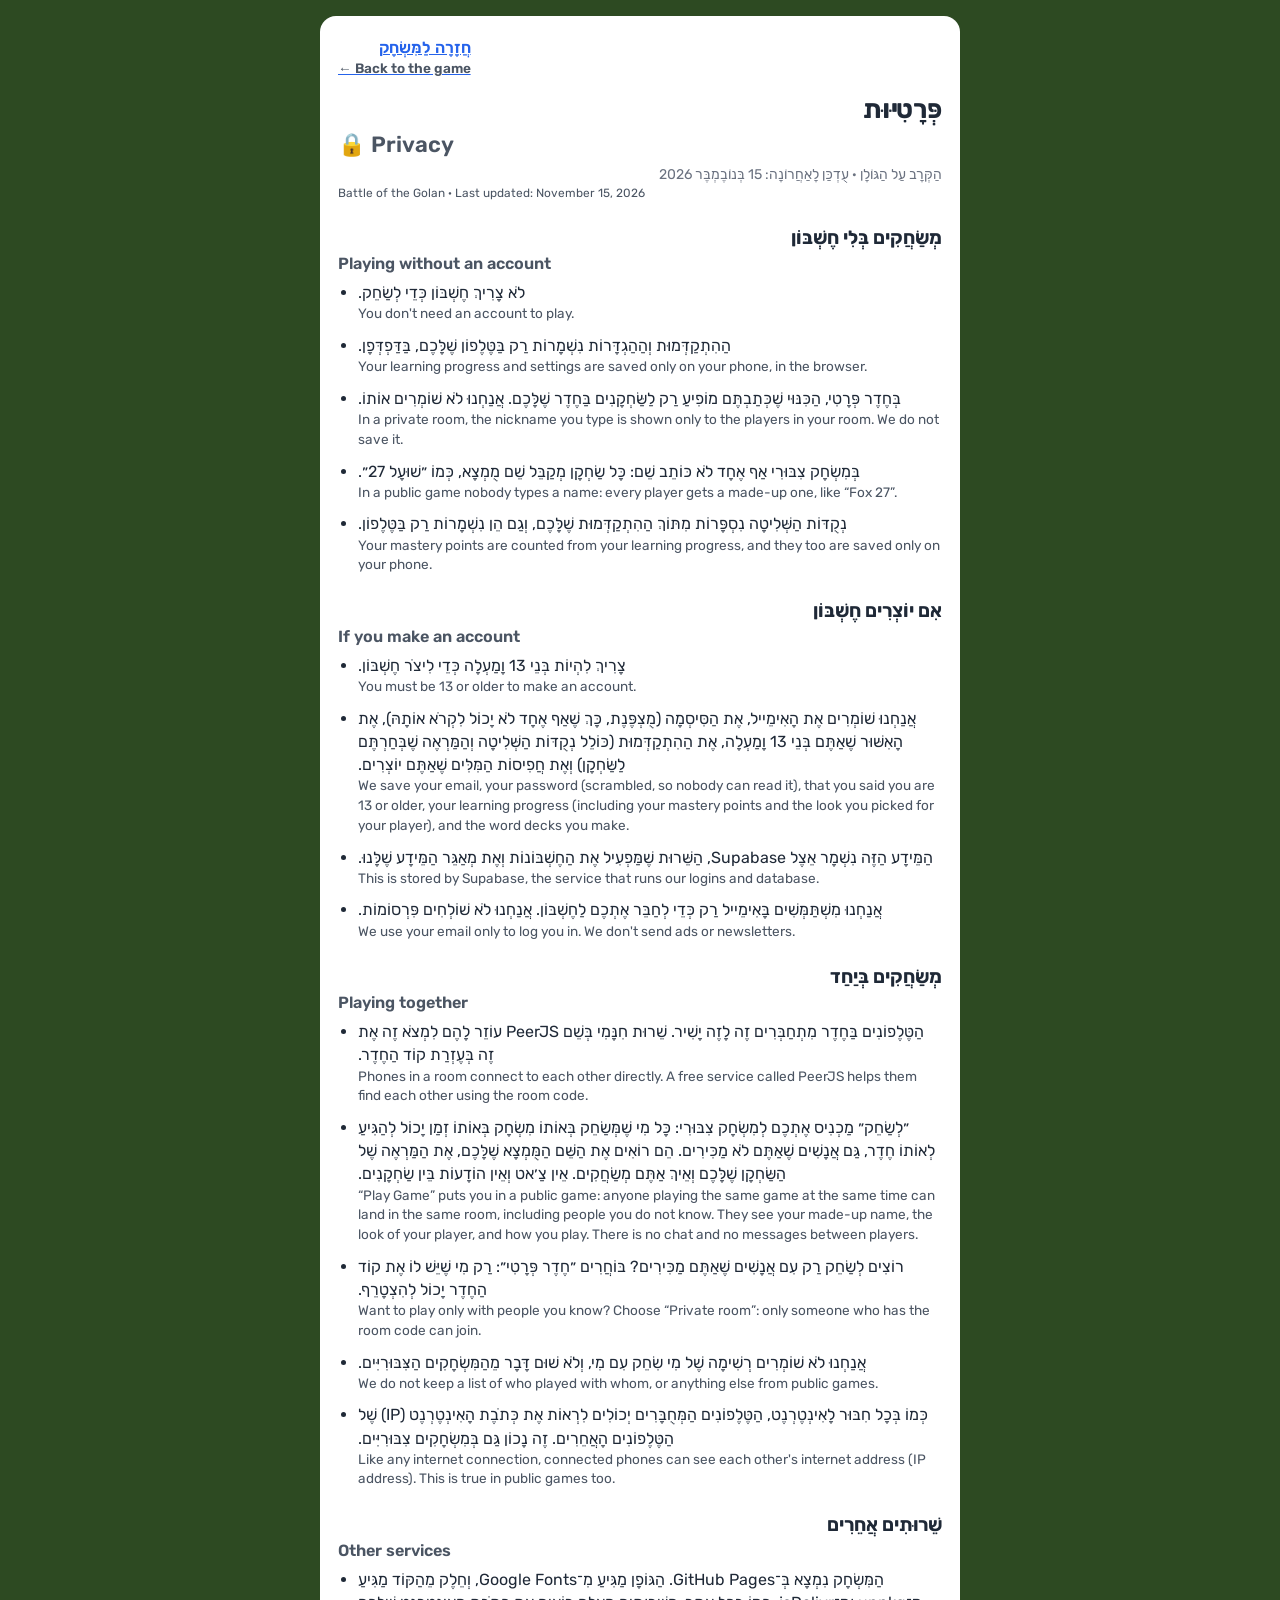
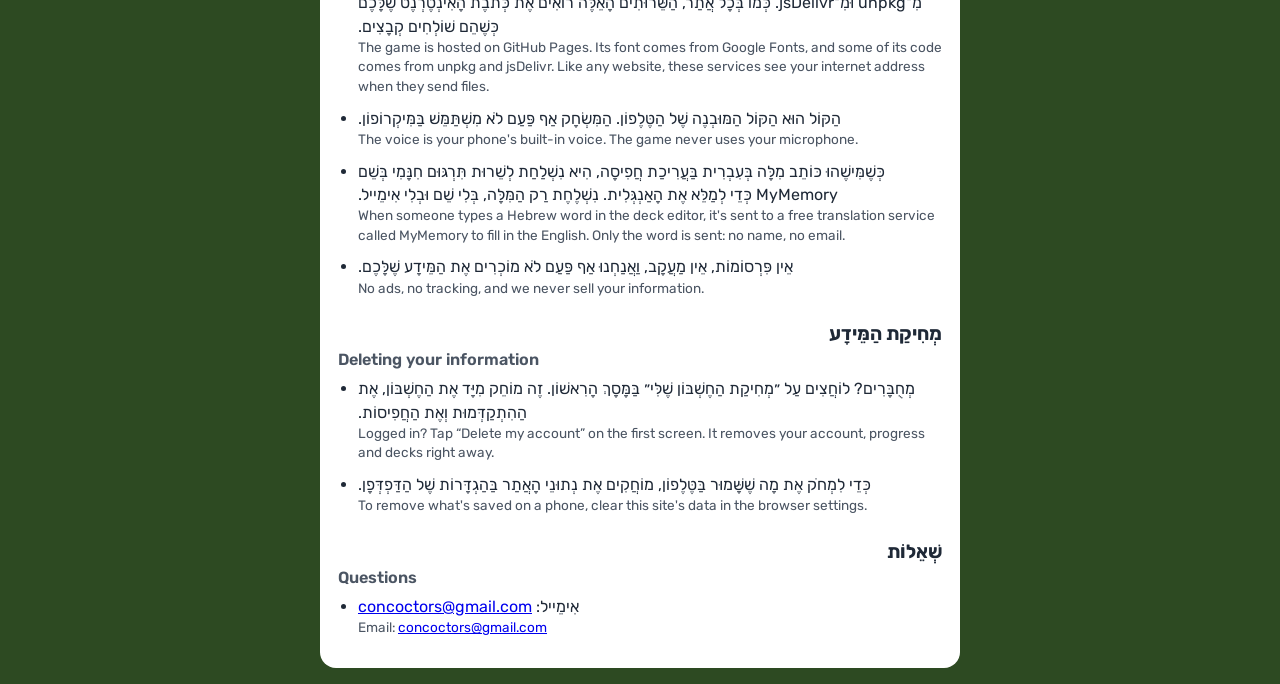
==== commit 2df8d751: "Privacy page: public games, made-up names, mastery points, saved look Co-Authored-By: Claude Fable 5" ====
--- a/privacy.html
+++ b/privacy.html
@@ -51,19 +51,21 @@
     <a class="back" href="index.html"><span class="he" lang="he" dir="rtl">חֲזָרָה לַמִּשְׂחָק</span><span class="en">← Back to the game</span></a>
 
     <h1><span class="he" lang="he" dir="rtl">פְּרָטִיּוּת</span><span class="en">🔒 Privacy</span></h1>
-    <p class="updated"><span class="he" lang="he" dir="rtl">הַקְּרָב עַל הַגּוֹלָן · עֻדְכַּן לָאַחֲרוֹנָה: 8 בְּנוֹבֶמְבֶּר 2026</span><span class="en">Battle of the Golan · Last updated: November 8, 2026</span></p>
+    <p class="updated"><span class="he" lang="he" dir="rtl">הַקְּרָב עַל הַגּוֹלָן · עֻדְכַּן לָאַחֲרוֹנָה: 15 בְּנוֹבֶמְבֶּר 2026</span><span class="en">Battle of the Golan · Last updated: November 15, 2026</span></p>
 
     <h2><span class="he" lang="he" dir="rtl">מְשַׂחֲקִים בְּלִי חֶשְׁבּוֹן</span><span class="en">Playing without an account</span></h2>
     <ul>
       <li><span class="he" lang="he" dir="rtl">לֹא צָרִיךְ חֶשְׁבּוֹן כְּדֵי לְשַׂחֵק.</span><span class="en">You don't need an account to play.</span></li>
       <li><span class="he" lang="he" dir="rtl">הַהִתְקַדְּמוּת וְהַהַגְדָּרוֹת נִשְׁמָרוֹת רַק בַּטֶּלֶפוֹן שֶׁלָּכֶם, בַּדַּפְדְּפָן.</span><span class="en">Your learning progress and settings are saved only on your phone, in the browser.</span></li>
-      <li><span class="he" lang="he" dir="rtl">הַכִּנּוּי שֶׁלָּכֶם מוֹפִיעַ רַק לַשַּׂחְקָנִים בַּחֶדֶר שֶׁלָּכֶם. אֲנַחְנוּ לֹא שׁוֹמְרִים אוֹתוֹ.</span><span class="en">Your nickname is shown only to the players in your room. We don't save it.</span></li>
+      <li><span class="he" lang="he" dir="rtl">בְּחֶדֶר פְּרָטִי, הַכִּנּוּי שֶׁכְּתַבְתֶּם מוֹפִיעַ רַק לַשַּׂחְקָנִים בַּחֶדֶר שֶׁלָּכֶם. אֲנַחְנוּ לֹא שׁוֹמְרִים אוֹתוֹ.</span><span class="en">In a private room, the nickname you type is shown only to the players in your room. We do not save it.</span></li>
+      <li><span class="he" lang="he" dir="rtl">בְּמִשְׂחָק צִבּוּרִי אַף אֶחָד לֹא כּוֹתֵב שֵׁם: כָּל שַׂחְקָן מְקַבֵּל שֵׁם מֻמְצָא, כְּמוֹ ״שׁוּעָל 27״.</span><span class="en">In a public game nobody types a name: every player gets a made-up one, like “Fox 27”.</span></li>
+      <li><span class="he" lang="he" dir="rtl">נְקֻדּוֹת הַשְּׁלִיטָה נִסְפָּרוֹת מִתּוֹךְ הַהִתְקַדְּמוּת שֶׁלָּכֶם, וְגַם הֵן נִשְׁמָרוֹת רַק בַּטֶּלֶפוֹן.</span><span class="en">Your mastery points are counted from your learning progress, and they too are saved only on your phone.</span></li>
     </ul>
 
     <h2><span class="he" lang="he" dir="rtl">אִם יוֹצְרִים חֶשְׁבּוֹן</span><span class="en">If you make an account</span></h2>
     <ul>
       <li><span class="he" lang="he" dir="rtl">צָרִיךְ לִהְיוֹת בְּנֵי 13 וָמַעְלָה כְּדֵי לִיצֹר חֶשְׁבּוֹן.</span><span class="en">You must be 13 or older to make an account.</span></li>
-      <li><span class="he" lang="he" dir="rtl">אֲנַחְנוּ שׁוֹמְרִים אֶת הָאִימֵייל, אֶת הַסִּיסְמָה (מֻצְפֶּנֶת, כָּךְ שֶׁאַף אֶחָד לֹא יָכוֹל לִקְרֹא אוֹתָהּ), אֶת הָאִשּׁוּר שֶׁאַתֶּם בְּנֵי 13 וָמַעְלָה, אֶת הַהִתְקַדְּמוּת וְאֶת חֲפִיסוֹת הַמִּלִּים שֶׁאַתֶּם יוֹצְרִים.</span><span class="en">We save your email, your password (scrambled, so nobody can read it), that you said you're 13 or older, your learning progress, and the word decks you make.</span></li>
+      <li><span class="he" lang="he" dir="rtl">אֲנַחְנוּ שׁוֹמְרִים אֶת הָאִימֵייל, אֶת הַסִּיסְמָה (מֻצְפֶּנֶת, כָּךְ שֶׁאַף אֶחָד לֹא יָכוֹל לִקְרֹא אוֹתָהּ), אֶת הָאִשּׁוּר שֶׁאַתֶּם בְּנֵי 13 וָמַעְלָה, אֶת הַהִתְקַדְּמוּת (כּוֹלֵל נְקֻדּוֹת הַשְּׁלִיטָה וְהַמַּרְאֶה שֶׁבְּחַרְתֶּם לַשַּׂחְקָן) וְאֶת חֲפִיסוֹת הַמִּלִּים שֶׁאַתֶּם יוֹצְרִים.</span><span class="en">We save your email, your password (scrambled, so nobody can read it), that you said you are 13 or older, your learning progress (including your mastery points and the look you picked for your player), and the word decks you make.</span></li>
       <li><span class="he" lang="he" dir="rtl">הַמֵּידָע הַזֶּה נִשְׁמָר אֵצֶל Supabase, הַשֵּׁרוּת שֶׁמַּפְעִיל אֶת הַחֶשְׁבּוֹנוֹת וְאֶת מְאַגֵּר הַמֵּידָע שֶׁלָּנוּ.</span><span class="en">This is stored by Supabase, the service that runs our logins and database.</span></li>
       <li><span class="he" lang="he" dir="rtl">אֲנַחְנוּ מִשְׁתַּמְּשִׁים בָּאִימֵייל רַק כְּדֵי לְחַבֵּר אֶתְכֶם לַחֶשְׁבּוֹן. אֲנַחְנוּ לֹא שׁוֹלְחִים פִּרְסוֹמוֹת.</span><span class="en">We use your email only to log you in. We don't send ads or newsletters.</span></li>
     </ul>
@@ -71,7 +73,10 @@
     <h2><span class="he" lang="he" dir="rtl">מְשַׂחֲקִים בְּיַחַד</span><span class="en">Playing together</span></h2>
     <ul>
       <li><span class="he" lang="he" dir="rtl">הַטֶּלֶפוֹנִים בַּחֶדֶר מִתְחַבְּרִים זֶה לָזֶה יָשִׁיר. שֵׁרוּת חִנָּמִי בְּשֵׁם PeerJS עוֹזֵר לָהֶם לִמְצֹא זֶה אֶת זֶה בְּעֶזְרַת קוֹד הַחֶדֶר.</span><span class="en">Phones in a room connect to each other directly. A free service called PeerJS helps them find each other using the room code.</span></li>
-      <li><span class="he" lang="he" dir="rtl">כְּמוֹ בְּכָל חִבּוּר לָאִינְטֶרְנֶט, הַטֶּלֶפוֹנִים הַמְּחֻבָּרִים יְכוֹלִים לִרְאוֹת אֶת כְּתֹבֶת הָאִינְטֶרְנֶט (IP) שֶׁל הַטֶּלֶפוֹנִים הָאֲחֵרִים.</span><span class="en">Like any internet connection, connected phones can see each other's internet address (IP address).</span></li>
+      <li><span class="he" lang="he" dir="rtl">״לְשַׂחֵק״ מַכְנִיס אֶתְכֶם לְמִשְׂחָק צִבּוּרִי: כָּל מִי שֶׁמְּשַׂחֵק בְּאוֹתוֹ מִשְׂחָק בְּאוֹתוֹ זְמַן יָכוֹל לְהַגִּיעַ לְאוֹתוֹ חֶדֶר, גַּם אֲנָשִׁים שֶׁאַתֶּם לֹא מַכִּירִים. הֵם רוֹאִים אֶת הַשֵּׁם הַמֻּמְצָא שֶׁלָּכֶם, אֶת הַמַּרְאֶה שֶׁל הַשַּׂחְקָן שֶׁלָּכֶם וְאֵיךְ אַתֶּם מְשַׂחֲקִים. אֵין צַ׳אט וְאֵין הוֹדָעוֹת בֵּין שַׂחְקָנִים.</span><span class="en">“Play Game” puts you in a public game: anyone playing the same game at the same time can land in the same room, including people you do not know. They see your made-up name, the look of your player, and how you play. There is no chat and no messages between players.</span></li>
+      <li><span class="he" lang="he" dir="rtl">רוֹצִים לְשַׂחֵק רַק עִם אֲנָשִׁים שֶׁאַתֶּם מַכִּירִים? בּוֹחֲרִים ״חֶדֶר פְּרָטִי״: רַק מִי שֶׁיֵּשׁ לוֹ אֶת קוֹד הַחֶדֶר יָכוֹל לְהִצְטָרֵף.</span><span class="en">Want to play only with people you know? Choose “Private room”: only someone who has the room code can join.</span></li>
+      <li><span class="he" lang="he" dir="rtl">אֲנַחְנוּ לֹא שׁוֹמְרִים רְשִׁימָה שֶׁל מִי שִׂחֵק עִם מִי, וְלֹא שׁוּם דָּבָר מֵהַמִּשְׂחָקִים הַצִּבּוּרִיִּים.</span><span class="en">We do not keep a list of who played with whom, or anything else from public games.</span></li>
+      <li><span class="he" lang="he" dir="rtl">כְּמוֹ בְּכָל חִבּוּר לָאִינְטֶרְנֶט, הַטֶּלֶפוֹנִים הַמְּחֻבָּרִים יְכוֹלִים לִרְאוֹת אֶת כְּתֹבֶת הָאִינְטֶרְנֶט (IP) שֶׁל הַטֶּלֶפוֹנִים הָאֲחֵרִים. זֶה נָכוֹן גַּם בְּמִשְׂחָקִים צִבּוּרִיִּים.</span><span class="en">Like any internet connection, connected phones can see each other's internet address (IP address). This is true in public games too.</span></li>
     </ul>
 
     <h2><span class="he" lang="he" dir="rtl">שֵׁרוּתִים אֲחֵרִים</span><span class="en">Other services</span></h2>
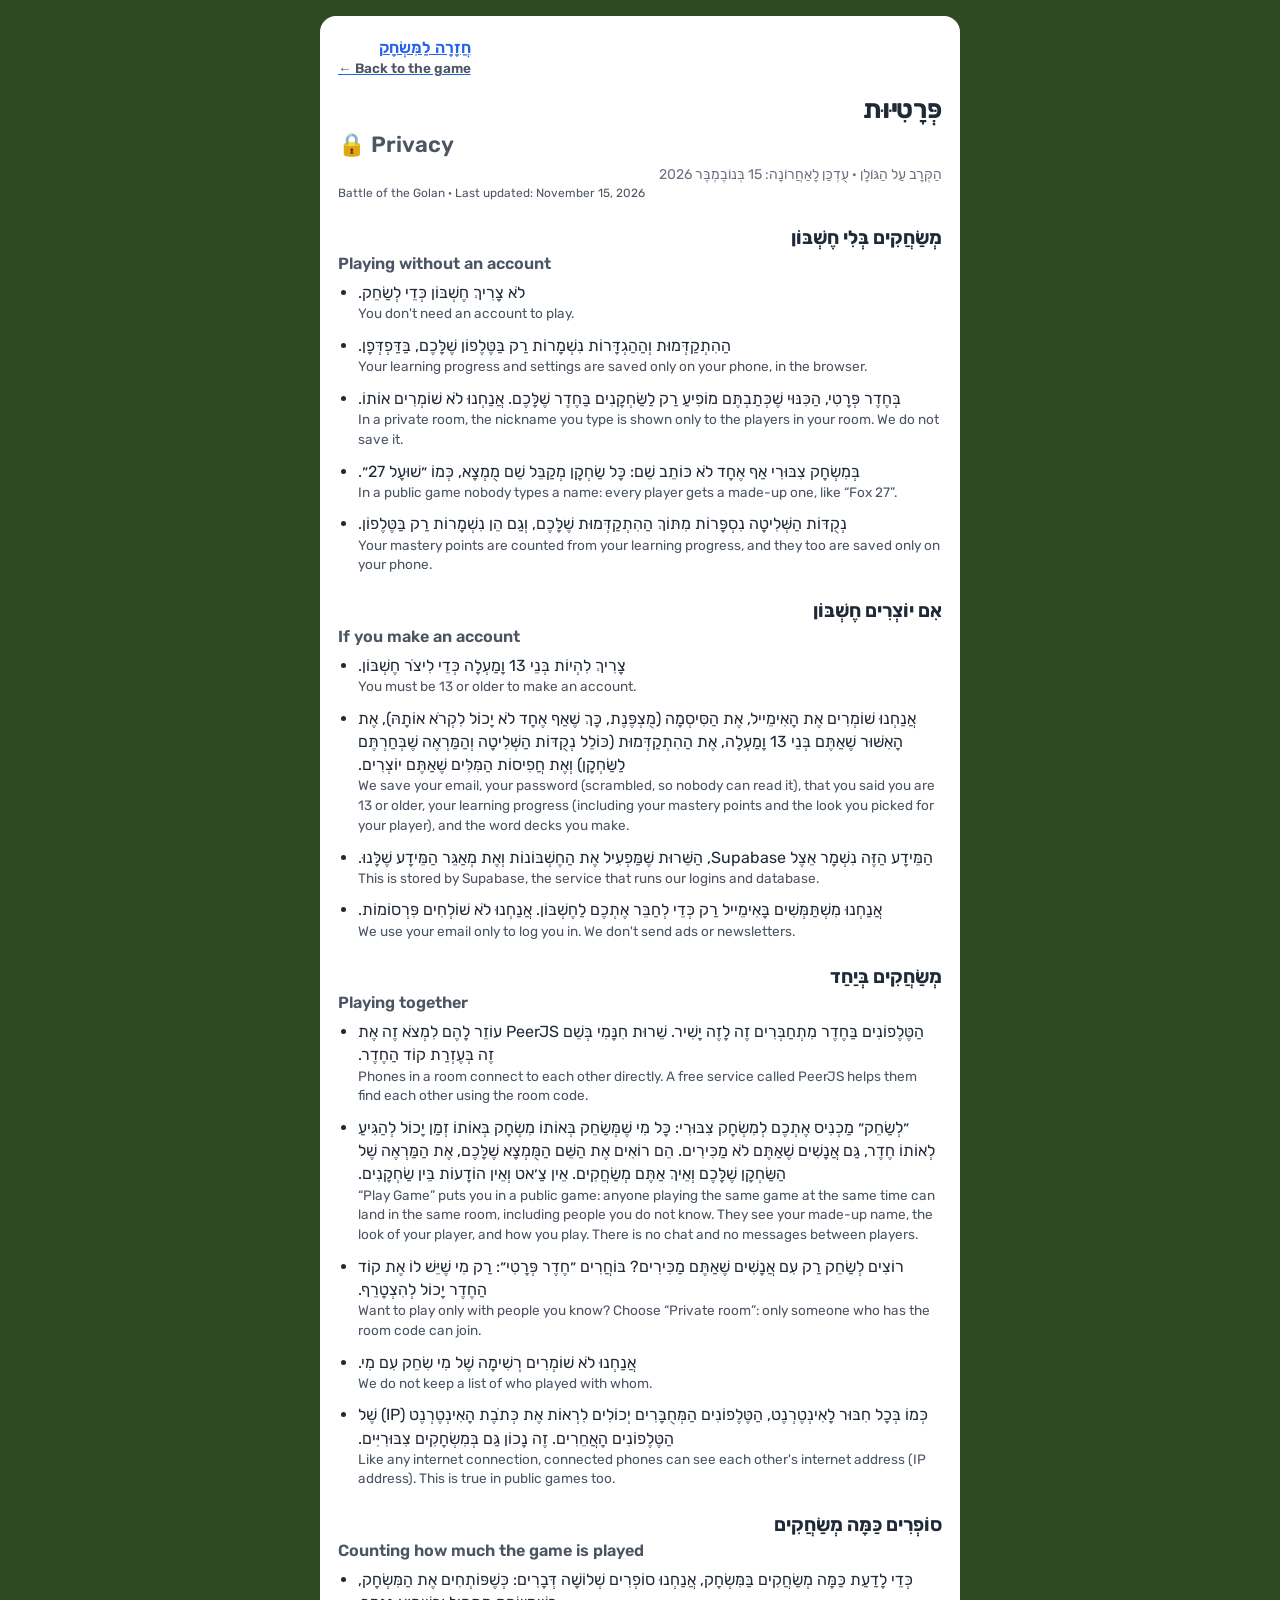
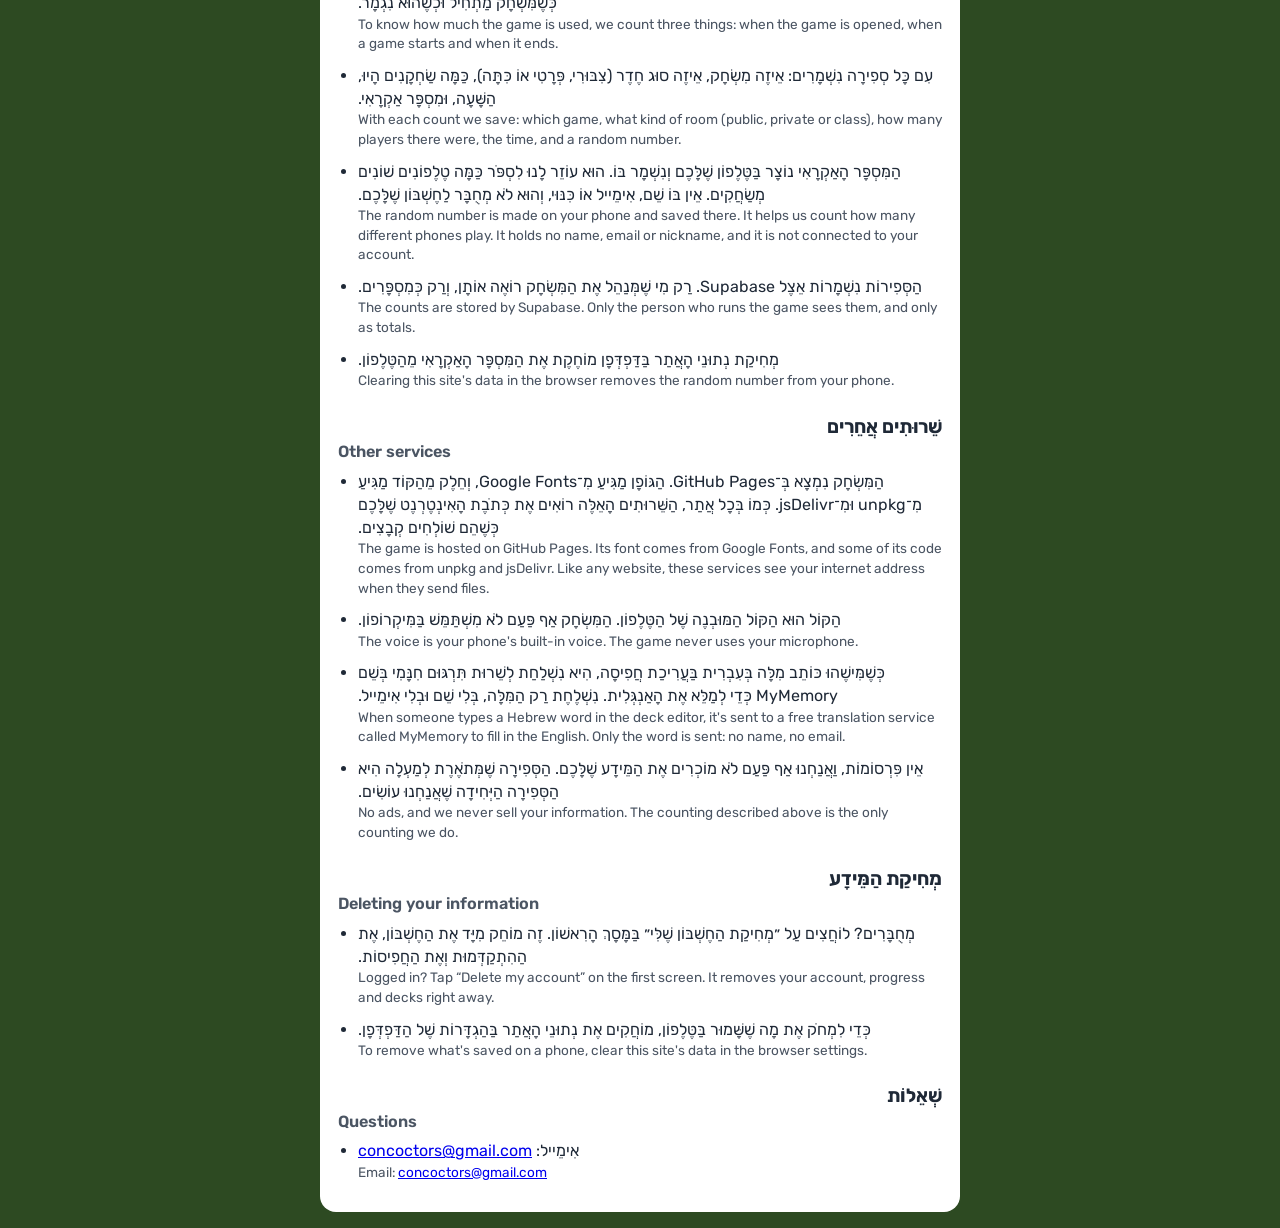
==== commit ff3ec379: "Usage statistics: count visits, games and different phones; owner-only Usage screen; privacy page Co" ====
--- a/privacy.html
+++ b/privacy.html
@@ -75,8 +75,17 @@
       <li><span class="he" lang="he" dir="rtl">הַטֶּלֶפוֹנִים בַּחֶדֶר מִתְחַבְּרִים זֶה לָזֶה יָשִׁיר. שֵׁרוּת חִנָּמִי בְּשֵׁם PeerJS עוֹזֵר לָהֶם לִמְצֹא זֶה אֶת זֶה בְּעֶזְרַת קוֹד הַחֶדֶר.</span><span class="en">Phones in a room connect to each other directly. A free service called PeerJS helps them find each other using the room code.</span></li>
       <li><span class="he" lang="he" dir="rtl">״לְשַׂחֵק״ מַכְנִיס אֶתְכֶם לְמִשְׂחָק צִבּוּרִי: כָּל מִי שֶׁמְּשַׂחֵק בְּאוֹתוֹ מִשְׂחָק בְּאוֹתוֹ זְמַן יָכוֹל לְהַגִּיעַ לְאוֹתוֹ חֶדֶר, גַּם אֲנָשִׁים שֶׁאַתֶּם לֹא מַכִּירִים. הֵם רוֹאִים אֶת הַשֵּׁם הַמֻּמְצָא שֶׁלָּכֶם, אֶת הַמַּרְאֶה שֶׁל הַשַּׂחְקָן שֶׁלָּכֶם וְאֵיךְ אַתֶּם מְשַׂחֲקִים. אֵין צַ׳אט וְאֵין הוֹדָעוֹת בֵּין שַׂחְקָנִים.</span><span class="en">“Play Game” puts you in a public game: anyone playing the same game at the same time can land in the same room, including people you do not know. They see your made-up name, the look of your player, and how you play. There is no chat and no messages between players.</span></li>
       <li><span class="he" lang="he" dir="rtl">רוֹצִים לְשַׂחֵק רַק עִם אֲנָשִׁים שֶׁאַתֶּם מַכִּירִים? בּוֹחֲרִים ״חֶדֶר פְּרָטִי״: רַק מִי שֶׁיֵּשׁ לוֹ אֶת קוֹד הַחֶדֶר יָכוֹל לְהִצְטָרֵף.</span><span class="en">Want to play only with people you know? Choose “Private room”: only someone who has the room code can join.</span></li>
-      <li><span class="he" lang="he" dir="rtl">אֲנַחְנוּ לֹא שׁוֹמְרִים רְשִׁימָה שֶׁל מִי שִׂחֵק עִם מִי, וְלֹא שׁוּם דָּבָר מֵהַמִּשְׂחָקִים הַצִּבּוּרִיִּים.</span><span class="en">We do not keep a list of who played with whom, or anything else from public games.</span></li>
+      <li><span class="he" lang="he" dir="rtl">אֲנַחְנוּ לֹא שׁוֹמְרִים רְשִׁימָה שֶׁל מִי שִׂחֵק עִם מִי.</span><span class="en">We do not keep a list of who played with whom.</span></li>
       <li><span class="he" lang="he" dir="rtl">כְּמוֹ בְּכָל חִבּוּר לָאִינְטֶרְנֶט, הַטֶּלֶפוֹנִים הַמְּחֻבָּרִים יְכוֹלִים לִרְאוֹת אֶת כְּתֹבֶת הָאִינְטֶרְנֶט (IP) שֶׁל הַטֶּלֶפוֹנִים הָאֲחֵרִים. זֶה נָכוֹן גַּם בְּמִשְׂחָקִים צִבּוּרִיִּים.</span><span class="en">Like any internet connection, connected phones can see each other's internet address (IP address). This is true in public games too.</span></li>
+    </ul>
+
+    <h2><span class="he" lang="he" dir="rtl">סוֹפְרִים כַּמָּה מְשַׂחֲקִים</span><span class="en">Counting how much the game is played</span></h2>
+    <ul>
+      <li><span class="he" lang="he" dir="rtl">כְּדֵי לָדַעַת כַּמָּה מְשַׂחֲקִים בַּמִּשְׂחָק, אֲנַחְנוּ סוֹפְרִים שְׁלוֹשָׁה דְּבָרִים: כְּשֶׁפּוֹתְחִים אֶת הַמִּשְׂחָק, כְּשֶׁמִּשְׂחָק מַתְחִיל וּכְשֶׁהוּא נִגְמָר.</span><span class="en">To know how much the game is used, we count three things: when the game is opened, when a game starts and when it ends.</span></li>
+      <li><span class="he" lang="he" dir="rtl">עִם כָּל סְפִירָה נִשְׁמָרִים: אֵיזֶה מִשְׂחָק, אֵיזֶה סוּג חֶדֶר (צִבּוּרִי, פְּרָטִי אוֹ כִּתָּה), כַּמָּה שַׂחְקָנִים הָיוּ, הַשָּׁעָה, וּמִסְפָּר אַקְרָאִי.</span><span class="en">With each count we save: which game, what kind of room (public, private or class), how many players there were, the time, and a random number.</span></li>
+      <li><span class="he" lang="he" dir="rtl">הַמִּסְפָּר הָאַקְרָאִי נוֹצָר בַּטֶּלֶפוֹן שֶׁלָּכֶם וְנִשְׁמָר בּוֹ. הוּא עוֹזֵר לָנוּ לִסְפֹּר כַּמָּה טֶלֶפוֹנִים שׁוֹנִים מְשַׂחֲקִים. אֵין בּוֹ שֵׁם, אִימֵייל אוֹ כִּנּוּי, וְהוּא לֹא מְחֻבָּר לַחֶשְׁבּוֹן שֶׁלָּכֶם.</span><span class="en">The random number is made on your phone and saved there. It helps us count how many different phones play. It holds no name, email or nickname, and it is not connected to your account.</span></li>
+      <li><span class="he" lang="he" dir="rtl">הַסְּפִירוֹת נִשְׁמָרוֹת אֵצֶל Supabase. רַק מִי שֶׁמְּנַהֵל אֶת הַמִּשְׂחָק רוֹאֶה אוֹתָן, וְרַק כְּמִסְפָּרִים.</span><span class="en">The counts are stored by Supabase. Only the person who runs the game sees them, and only as totals.</span></li>
+      <li><span class="he" lang="he" dir="rtl">מְחִיקַת נְתוּנֵי הָאֲתַר בַּדַּפְדְּפָן מוֹחֶקֶת אֶת הַמִּסְפָּר הָאַקְרָאִי מֵהַטֶּלֶפוֹן.</span><span class="en">Clearing this site's data in the browser removes the random number from your phone.</span></li>
     </ul>
 
     <h2><span class="he" lang="he" dir="rtl">שֵׁרוּתִים אֲחֵרִים</span><span class="en">Other services</span></h2>
@@ -84,7 +93,7 @@
       <li><span class="he" lang="he" dir="rtl">הַמִּשְׂחָק נִמְצָא בְּ־GitHub Pages. הַגּוֹפָן מַגִּיעַ מִ־Google Fonts, וְחֵלֶק מֵהַקּוֹד מַגִּיעַ מִ־unpkg וּמִ־jsDelivr. כְּמוֹ בְּכָל אֲתַר, הַשֵּׁרוּתִים הָאֵלֶּה רוֹאִים אֶת כְּתֹבֶת הָאִינְטֶרְנֶט שֶׁלָּכֶם כְּשֶׁהֵם שׁוֹלְחִים קְבָצִים.</span><span class="en">The game is hosted on GitHub Pages. Its font comes from Google Fonts, and some of its code comes from unpkg and jsDelivr. Like any website, these services see your internet address when they send files.</span></li>
       <li><span class="he" lang="he" dir="rtl">הַקּוֹל הוּא הַקּוֹל הַמּוּבְנֶה שֶׁל הַטֶּלֶפוֹן. הַמִּשְׂחָק אַף פַּעַם לֹא מִשְׁתַּמֵּשׁ בַּמִּיקְרוֹפוֹן.</span><span class="en">The voice is your phone's built-in voice. The game never uses your microphone.</span></li>
       <li><span class="he" lang="he" dir="rtl">כְּשֶׁמִּישֶׁהוּ כּוֹתֵב מִלָּה בְּעִבְרִית בַּעֲרִיכַת חֲפִיסָה, הִיא נִשְׁלַחַת לְשֵׁרוּת תִּרְגּוּם חִנָּמִי בְּשֵׁם MyMemory כְּדֵי לְמַלֵּא אֶת הָאַנְגְּלִית. נִשְׁלֶחֶת רַק הַמִּלָּה, בְּלִי שֵׁם וּבְלִי אִימֵייל.</span><span class="en">When someone types a Hebrew word in the deck editor, it's sent to a free translation service called MyMemory to fill in the English. Only the word is sent: no name, no email.</span></li>
-      <li><span class="he" lang="he" dir="rtl">אֵין פִּרְסוֹמוֹת, אֵין מַעֲקָב, וַאֲנַחְנוּ אַף פַּעַם לֹא מוֹכְרִים אֶת הַמֵּידָע שֶׁלָּכֶם.</span><span class="en">No ads, no tracking, and we never sell your information.</span></li>
+      <li><span class="he" lang="he" dir="rtl">אֵין פִּרְסוֹמוֹת, וַאֲנַחְנוּ אַף פַּעַם לֹא מוֹכְרִים אֶת הַמֵּידָע שֶׁלָּכֶם. הַסְּפִירָה שֶׁמְּתֹאֶרֶת לְמַעְלָה הִיא הַסְּפִירָה הַיְּחִידָה שֶׁאֲנַחְנוּ עוֹשִׂים.</span><span class="en">No ads, and we never sell your information. The counting described above is the only counting we do.</span></li>
     </ul>
 
     <h2><span class="he" lang="he" dir="rtl">מְחִיקַת הַמֵּידָע</span><span class="en">Deleting your information</span></h2>
